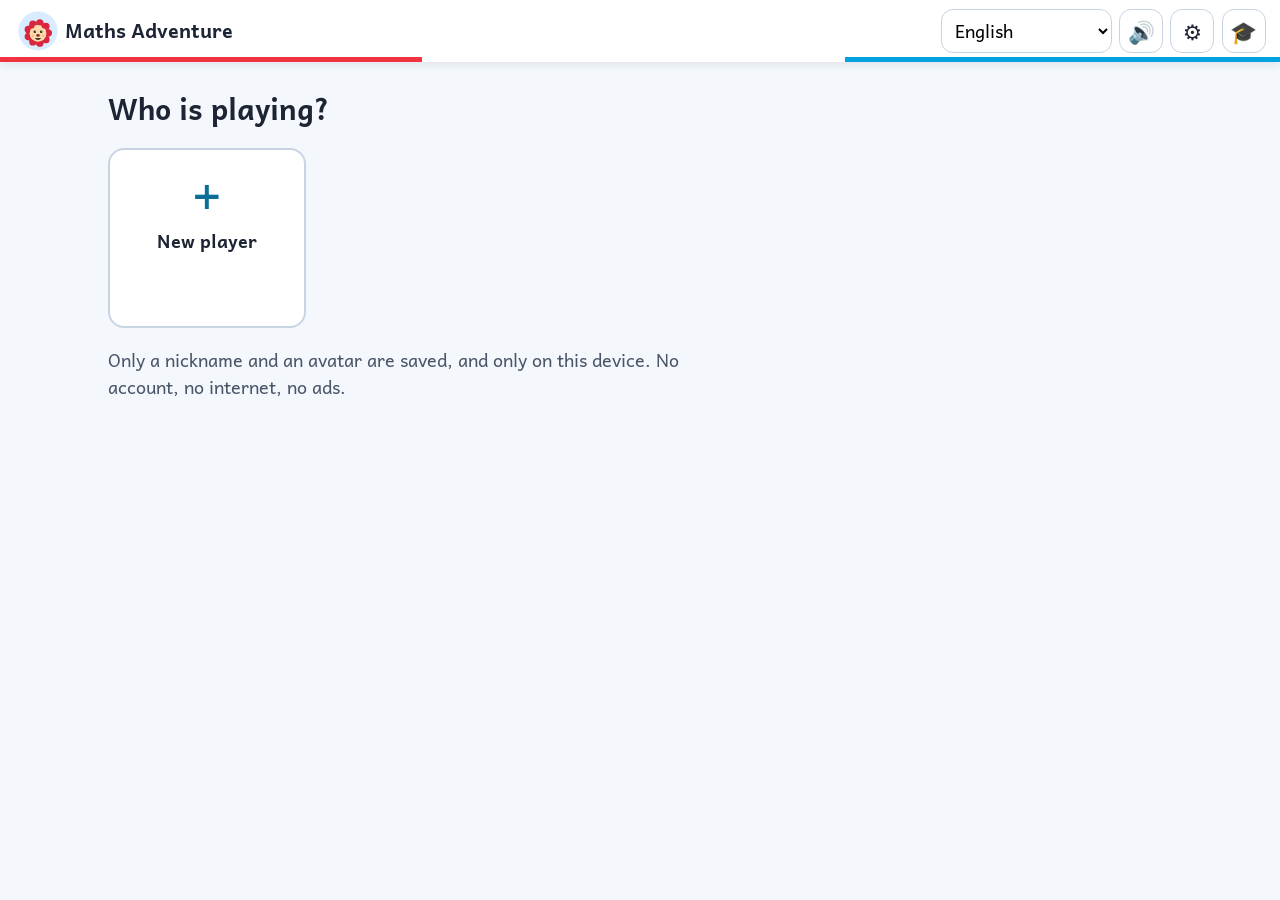
==== index.html @ ed3867d1 "Math Adventure Lëtzebuerg: offline maths practice app for cycle 4.1 96 exercise templates, 4 levels " ====
<!DOCTYPE html>
<html lang="fr">
<head>
<meta charset="utf-8">
<meta name="viewport" content="width=device-width, initial-scale=1, viewport-fit=cover">
<title>Math Adventure Lëtzebuerg · Cycle 4.1</title>
<meta name="description" content="Offline maths practice for Cycle 4.1 (5e année) in Luxembourg — FR, DE, LB, EN, RO.">
<link rel="stylesheet" href="css/app.css">
</head>
<body>
<a class="skip" href="#main">Skip to content</a>
<header id="topbar" role="banner"></header>
<main id="main" tabindex="-1"></main>
<noscript><p style="padding:2rem">This app needs JavaScript. / Cette application a besoin de JavaScript.</p></noscript>

<!-- Translations: one file per language (JSON inside a small wrapper) -->
<script src="lang/fr.js"></script>
<script src="lang/de.js"></script>
<script src="lang/lb.js"></script>
<script src="lang/en.js"></script>
<script src="lang/ro.js"></script>
<!-- Core (no DOM) -->
<script src="js/core/core.js"></script>
<script src="js/core/i18n.js"></script>
<script src="js/core/numwords.js"></script>
<script src="js/core/expr.js"></script>
<script src="js/core/check.js"></script>
<script src="js/figures/figures.js"></script>
<!-- Curriculum, map and exercise templates -->
<script src="js/data/curriculum.js"></script>
<script src="js/data/map.js"></script>
<script src="js/templates/registry.js"></script>
<script src="js/templates/no_numbers.js"></script>
<script src="js/templates/no_operations.js"></script>
<script src="js/templates/ef_geometry.js"></script>
<script src="js/templates/gm_measures.js"></script>
<script src="js/templates/rp_problems.js"></script>
<!-- Game logic and UI -->
<script src="js/game/game.js"></script>
<script src="js/ui/media.js"></script>
<script src="js/ui/widgets.js"></script>
<script src="js/ui/dashboard.js"></script>
<script src="js/app.js"></script>
</body>
</html>
---- css/app.css ----
/* =====================================================================
 * Math Adventure Lëtzebuerg — styles. Tablet first, large touch targets,
 * WCAG AA contrast, optional dyslexia-friendly font and high contrast.
 * ===================================================================== */
@font-face { font-family: 'Andika'; src: url('../fonts/andika-latin-400-normal.woff2') format('woff2'); font-weight: 400; unicode-range: U+0000-00FF, U+0131, U+0152-0153, U+02BB-02BC, U+02C6, U+02DA, U+02DC, U+2000-206F, U+20AC, U+2122, U+2191-2193, U+2212, U+2215; }
@font-face { font-family: 'Andika'; src: url('../fonts/andika-latin-700-normal.woff2') format('woff2'); font-weight: 700; unicode-range: U+0000-00FF, U+0131, U+0152-0153, U+02BB-02BC, U+02C6, U+02DA, U+02DC, U+2000-206F, U+20AC, U+2122, U+2191-2193, U+2212, U+2215; }
@font-face { font-family: 'Andika'; src: url('../fonts/andika-latin-ext-400-normal.woff2') format('woff2'); font-weight: 400; unicode-range: U+0100-02AF, U+0304, U+0308, U+0329, U+1E00-1E9F, U+1EF2-1EFF, U+2020, U+20A0-20AB, U+20AD-20C0, U+2113, U+2C60-2C7F, U+A720-A7FF; }
@font-face { font-family: 'Andika'; src: url('../fonts/andika-latin-ext-700-normal.woff2') format('woff2'); font-weight: 700; unicode-range: U+0100-02AF, U+0304, U+0308, U+0329, U+1E00-1E9F, U+1EF2-1EFF, U+2020, U+20A0-20AB, U+20AD-20C0, U+2113, U+2C60-2C7F, U+A720-A7FF; }
@font-face { font-family: 'OpenDyslexic'; src: url('../fonts/opendyslexic-latin-400-normal.woff2') format('woff2'); font-weight: 400; }
@font-face { font-family: 'OpenDyslexic'; src: url('../fonts/opendyslexic-latin-700-normal.woff2') format('woff2'); font-weight: 700; }

:root {
  --scale: 1;
  --ink: #1d2433; --muted: #4a5568; --bg: #f4f8fc; --card: #ffffff; --line: #c9d4e3;
  --red: #c8102e; --blue: #0b6e99; --blue-l: #00a3e0; --sky: #e6f4fb; --gold: #b7791f;
  --ok: #1b7a3a; --ok-bg: #e5f6ea; --warn: #9a5b00; --warn-bg: #fff4dc; --bad: #b42318;
  --shade: #f59e0b; --shade2: #0b6e99;
  --radius: 16px; --shadow: 0 2px 10px rgba(16, 37, 66, .10);
  font-size: calc(18px * var(--scale));
}
* { box-sizing: border-box; }
html, body { margin: 0; }
body { font-family: 'Andika', 'Atkinson Hyperlegible', 'Segoe UI', system-ui, sans-serif; color: var(--ink); background: var(--bg); line-height: 1.5; -webkit-text-size-adjust: 100%; }
body.dyslexia { font-family: 'OpenDyslexic', 'Andika', sans-serif; letter-spacing: .03em; word-spacing: .12em; line-height: 1.75; }
body.contrast { --ink: #000; --muted: #222; --bg: #fff; --line: #000; --blue: #003e66; --shade: #c2410c; }
.skip { position: absolute; left: -999px; } .skip:focus { left: 8px; top: 8px; background: #fff; padding: 8px; z-index: 99; }
:focus-visible { outline: 3px solid #ff8c00; outline-offset: 2px; border-radius: 6px; }
h1 { font-size: 1.6rem; margin: .4rem 0 .6rem; } h2 { font-size: 1.25rem; margin: .3rem 0; } h3 { margin: .2rem 0 .4rem; font-size: 1.1rem; }
small, .small { font-size: .85rem; color: var(--muted); }
button { font: inherit; color: inherit; cursor: pointer; }
input, select { font: inherit; }

/* ---------- header ---------- */
#topbar { position: sticky; top: 0; z-index: 20; display: flex; align-items: center; justify-content: space-between; gap: .5rem; padding: .4rem .8rem; background: linear-gradient(90deg, #ef3340 0 33%, #ffffff 33% 66%, #00a3e0 66%); background-size: 100% 5px; background-repeat: no-repeat; background-position: bottom; background-color: #fff; box-shadow: var(--shadow); flex-wrap: wrap; }
.brand { display: flex; align-items: center; gap: .4rem; border: 0; background: none; font-weight: 700; font-size: 1.1rem; padding: .2rem; }
.tools { display: flex; align-items: center; gap: .4rem; flex-wrap: wrap; }
.icon { border: 1px solid var(--line); background: #fff; border-radius: 12px; min-width: 44px; min-height: 44px; font-size: 1.2rem; }
.langsel { min-height: 44px; border-radius: 12px; border: 1px solid var(--line); padding: 0 .5rem; background: #fff; }
.pchip { display: flex; align-items: center; gap: .45rem; border: 1px solid var(--line); background: #fff; border-radius: 22px; padding: .25rem .7rem; min-height: 44px; }
.pchip .lv { font-size: .85rem; color: var(--blue); font-weight: 700; }
.xpbar { width: 70px; height: 8px; background: #e2e8f0; border-radius: 8px; overflow: hidden; display: inline-block; } .xpbar i { display: block; height: 100%; background: var(--gold); }
.pchip .xp { font-size: .8rem; color: var(--muted); } .streak { font-weight: 700; }
main { max-width: 1100px; margin: 0 auto; padding: 1rem; outline: none; }

/* ---------- generic ---------- */
.card { background: var(--card); border-radius: var(--radius); box-shadow: var(--shadow); padding: 1rem; border: 1px solid #e3e9f2; }
.btn { border: 2px solid var(--blue); background: #fff; color: var(--blue); border-radius: 14px; padding: .55rem 1rem; min-height: 48px; font-weight: 700; }
.btn:hover { background: var(--sky); } .btn:disabled { opacity: .5; cursor: default; }
.btn.primary { background: var(--blue); color: #fff; } .btn.primary:hover { background: #095a7d; }
.btn.big { font-size: 1.1rem; padding: .65rem 1.4rem; } .btn.danger { border-color: var(--bad); color: var(--bad); }
.btn.back { margin-bottom: .5rem; }
.brow { display: flex; gap: .6rem; flex-wrap: wrap; align-items: center; margin-top: .6rem; }
.form { display: flex; flex-direction: column; gap: .7rem; max-width: 560px; }
.form label { display: flex; flex-direction: column; gap: .3rem; font-weight: 700; }
.form label.row { flex-direction: row; align-items: center; gap: .6rem; font-weight: 400; }
.form input[type=text], .form input:not([type]), .form input[type=password] { padding: .6rem; border: 2px solid var(--line); border-radius: 12px; min-height: 48px; }
.narrow { max-width: 380px; } .hint { color: var(--muted); margin: 0; } .privacy { color: var(--muted); max-width: 640px; }
.stars { color: #e0a100; font-size: 1.3rem; letter-spacing: 2px; } .stars .off { color: #cbd5e1; }

/* ---------- profiles ---------- */
.profgrid { display: grid; grid-template-columns: repeat(auto-fill, minmax(170px, 1fr)); gap: 1rem; margin: 1rem 0; }
.prof { display: flex; flex-direction: column; align-items: center; gap: .3rem; background: #fff; border: 2px solid var(--line); border-radius: var(--radius); padding: 1rem; min-height: 180px; }
.prof:hover { border-color: var(--blue); } .prof.add .plus { font-size: 3rem; line-height: 1; color: var(--blue); }

/* ---------- map ---------- */
.maptop { display: flex; justify-content: space-between; align-items: center; gap: 1rem; flex-wrap: wrap; }
.hello { display: flex; gap: .8rem; align-items: center; } .hello h1 { margin: 0; } .hello p { margin: .2rem 0; color: var(--muted); }
.quest { border: 2px solid var(--gold); background: #fffaf0; border-radius: var(--radius); padding: .6rem 1rem; display: flex; flex-direction: column; text-align: left; min-height: 48px; }
.quest.done { border-color: var(--ok); background: var(--ok-bg); }
.mapwrap { position: relative; width: 100%; max-width: 760px; margin: 1rem auto; aspect-ratio: 1 / 1.05; }
.lux { position: absolute; inset: 0; width: 100%; height: 100%; }
.lux .land { fill: #dcefd6; stroke: #7fae7a; stroke-width: .6; } .lux .river { fill: none; stroke: #6cb6e6; stroke-width: 1.4; } .lux .road { fill: none; stroke: #e7d7b7; stroke-width: .8; stroke-dasharray: 2 1.5; }
.region { position: absolute; transform: translate(-50%, -50%); width: min(40%, 230px); background: #fff; border: 3px solid var(--line); border-radius: 18px; padding: .5rem .6rem; display: flex; flex-direction: column; align-items: center; text-align: center; box-shadow: var(--shadow); gap: .1rem; }
.region:hover, .region:focus-visible { transform: translate(-50%, -50%) scale(1.04); }
.region .ricon { font-size: 2rem; line-height: 1.1; } .region b { font-size: 1rem; } .region .flag { position: absolute; top: -10px; right: -6px; font-size: 1.3rem; }
.region.r-city { border-color: #ef3340; } .region.r-castle { border-color: #7b3fa0; } .region.r-forest { border-color: #2e8b57; } .region.r-fair { border-color: #d97706; }
.rprog { width: 90%; height: 8px; background: #e2e8f0; border-radius: 8px; overflow: hidden; } .rprog i { display: block; height: 100%; background: #e0a100; }
.navrow { display: flex; gap: .8rem; justify-content: center; flex-wrap: wrap; }
.qlist { list-style: none; padding: 0; } .qlist li { display: flex; justify-content: space-between; gap: 1rem; padding: .5rem; border-bottom: 1px solid var(--line); } .qlist li.ok { color: var(--ok); font-weight: 700; }

/* ---------- region ---------- */
.rtitle small { font-size: .9rem; color: var(--muted); font-weight: 400; display: block; }
.rintro { color: var(--muted); max-width: 760px; }
.stagegrid { display: grid; grid-template-columns: repeat(auto-fill, minmax(250px, 1fr)); gap: 1rem; }
.stage h3 { margin-top: 0; } .stage .sdesc { margin: .2rem 0; min-height: 3em; } .stage.assigned { border: 3px solid #ef3340; } .stage.boss { background: linear-gradient(135deg, #fff 60%, #fff3d6); border: 2px solid var(--gold); }

/* ---------- player ---------- */
.playbar { display: flex; flex-wrap: wrap; gap: .6rem; align-items: center; justify-content: space-between; }
.playbar h2 small { color: var(--muted); font-weight: 400; font-size: .85rem; }
.levels { display: flex; gap: .3rem; flex-wrap: wrap; align-items: center; }
.lvlb { border: 2px solid var(--line); background: #fff; border-radius: 12px; padding: .3rem .6rem; min-height: 44px; font-size: .9rem; }
.lvlb.sel { border-color: var(--blue); background: var(--blue); color: #fff; font-weight: 700; }
.auto { font-size: .85rem; display: flex; align-items: center; gap: .3rem; }
.timer, .score { font-weight: 700; font-size: 1.15rem; background: #fff; border-radius: 12px; padding: .3rem .8rem; border: 2px solid var(--line); }
.excard { background: #fff; border-radius: 20px; box-shadow: var(--shadow); padding: 1.2rem; margin-top: .6rem; }
.prompt { display: flex; gap: .6rem; align-items: flex-start; font-size: 1.15rem; }
.prompt .qtext { flex: 1; }
.say { flex: none; }
.figure { margin: .8rem 0; overflow-x: auto; display: flex; flex-wrap: wrap; gap: 1rem; justify-content: center; align-items: center; }
.widget { margin: .8rem 0; }
.hints .hint { background: var(--warn-bg); border-left: 5px solid var(--gold); padding: .5rem .8rem; border-radius: 10px; margin: .4rem 0; }
.feedback { border-radius: 14px; }
.feedback:empty { display: none; }
.feedback.ok, .feedback.retry, .feedback.solution, .feedback.formal { display: flex; gap: .8rem; align-items: flex-start; padding: .8rem 1rem; margin-top: .6rem; }
.feedback.ok { background: var(--ok-bg); border: 2px solid #9fd3ae; } .feedback.retry, .feedback.formal { background: var(--warn-bg); border: 2px solid #f3cf86; } .feedback.solution { background: #eef4fb; border: 2px solid #b8cde6; }
.feedback p { margin: .2rem 0; } .xpgain { color: var(--gold); font-weight: 700; }
.explain { background: rgba(255,255,255,.7); border-radius: 10px; padding: .4rem .6rem; }
.actions { justify-content: flex-end; }
.result { text-align: center; } .result .brow { justify-content: center; }

/* fractions */
.frac { display: inline-flex; flex-direction: column; align-items: center; vertical-align: middle; font-size: .95em; line-height: 1.1; margin: 0 .12em; }
.frac .fn { border-bottom: 2px solid currentColor; padding: 0 .15em; } .frac .fd { padding: 0 .15em; }
.box { display: inline-block; min-width: 1.6em; border: 2px solid var(--blue); border-radius: 6px; text-align: center; padding: 0 .2em; font-weight: 700; color: var(--blue); }
.arrow { color: var(--muted); margin: 0 .2rem; } .opbox { display: inline-block; border: 2px solid var(--line); border-radius: 20px; padding: .1rem .6rem; background: #f8fafc; font-weight: 700; }

/* ---------- widgets ---------- */
.w-input { display: flex; flex-wrap: wrap; gap: .8rem 1.2rem; align-items: flex-end; }
.w-input .field { display: flex; flex-direction: column; gap: .2rem; }
.w-input .field input { font-size: 1.3rem; padding: .45rem .6rem; width: 10em; max-width: 70vw; border: 3px solid var(--line); border-radius: 12px; min-height: 52px; }
.w-input .field input:focus { border-color: var(--blue); } .w-input .field input.bad { border-color: #e57373; }
.w-input .field { position: relative; } .w-input .unit { font-weight: 700; margin-left: .3rem; align-self: flex-start; }
.w-input .field { flex-direction: row; flex-wrap: wrap; align-items: center; } .w-input .flabel { width: 100%; font-size: .9rem; color: var(--muted); }
.w-input .tip { width: 100%; margin: 0; font-size: .8rem; color: var(--muted); }
.w-mc { display: grid; gap: .6rem; } .w-mc.list { grid-template-columns: 1fr; } .w-mc.row { grid-template-columns: repeat(auto-fit, minmax(90px, 1fr)); } .w-mc.grid { grid-template-columns: repeat(auto-fit, minmax(160px, 1fr)); }
.opt { border: 3px solid var(--line); background: #fff; border-radius: 14px; padding: .6rem .8rem; min-height: 56px; text-align: left; display: flex; flex-direction: column; align-items: center; gap: .3rem; font-size: 1.05rem; }
.w-mc.list .opt { align-items: flex-start; } .w-mc.row .opt { align-items: center; font-size: 1.4rem; font-weight: 700; }
.opt:hover { border-color: var(--blue-l); } .opt.sel { border-color: var(--blue); background: var(--sky); box-shadow: inset 0 0 0 2px var(--blue); }
.opt.right { border-color: var(--ok); background: var(--ok-bg); }
.ofig svg { max-height: 160px; }
.w-order { list-style: none; padding: 0; margin: 0; display: flex; flex-direction: column; gap: .5rem; counter-reset: o; }
.oitem { display: flex; align-items: center; gap: .6rem; background: #fff; border: 3px solid var(--line); border-radius: 14px; padding: .4rem .6rem; min-height: 56px; font-size: 1.15rem; touch-action: none; }
.oitem::before { counter-increment: o; content: counter(o) '.'; font-weight: 700; color: var(--muted); }
.oitem .olabel { flex: 1; } .grip { cursor: grab; font-size: 1.3rem; color: var(--muted); padding: .3rem; touch-action: none; } .oitem.dragging { z-index: 5; box-shadow: 0 8px 20px rgba(0,0,0,.2); border-color: var(--blue); }
.mv { border: 2px solid var(--line); background: #f8fafc; border-radius: 10px; min-width: 44px; min-height: 44px; }
.w-bins .pool { display: flex; flex-wrap: wrap; gap: .5rem; min-height: 60px; padding: .5rem; border: 2px dashed var(--line); border-radius: 14px; margin-bottom: .6rem; }
.binrow { display: grid; grid-template-columns: repeat(auto-fit, minmax(180px, 1fr)); gap: .6rem; }
.bin { border: 3px solid var(--blue-l); border-radius: 14px; background: #f7fbfe; min-height: 120px; padding: .5rem; }
.bintitle { font-weight: 700; margin-bottom: .4rem; } .bincards { display: flex; flex-wrap: wrap; gap: .4rem; }
.card { } .w-bins .card { padding: .4rem .7rem; border: 3px solid var(--line); border-radius: 12px; background: #fff; min-height: 48px; min-width: 56px; font-size: 1.05rem; touch-action: none; box-shadow: none; }
.w-bins .card.picked { border-color: #ff8c00; background: #fff4e5; } .w-bins .card.dragging { z-index: 5; box-shadow: 0 8px 20px rgba(0,0,0,.2); }
.w-bins .card svg { max-height: 80px; }
.w-match { display: grid; grid-template-columns: 1fr 1fr; gap: 1rem; } .mcol { display: flex; flex-direction: column; gap: .5rem; }
.mitem { border: 3px solid var(--line); background: #fff; border-radius: 14px; padding: .5rem .7rem; min-height: 56px; text-align: left; font-size: 1.1rem; display: flex; align-items: center; gap: .5rem; }
.mitem.picked { border-color: #ff8c00; background: #fff4e5; }
.mitem svg { max-height: 110px; }
.badge.c0, .mitem.c0 { --pc: #0b6e99; } .badge.c1, .mitem.c1 { --pc: #c8102e; } .badge.c2, .mitem.c2 { --pc: #1b7a3a; } .badge.c3, .mitem.c3 { --pc: #7b3fa0; } .badge.c4, .mitem.c4 { --pc: #b7791f; } .badge.c5, .mitem.c5 { --pc: #334155; }
.mitem[class*=" c"] { border-color: var(--pc); } .w-match .badge { background: var(--pc); color: #fff; border-radius: 50%; width: 1.6em; height: 1.6em; display: inline-flex; align-items: center; justify-content: center; font-weight: 700; flex: none; }
.count { text-align: center; color: var(--muted); margin: .3rem 0; }
.w-tf .tfrow { display: grid; grid-template-columns: 1fr 1fr; gap: .6rem; } .w-tf .tfb { align-items: center; font-weight: 700; font-size: 1.2rem; } .w-tf .sub { font-weight: 700; margin: .8rem 0 .3rem; }
.w-mistake .steps { padding-left: 1.6rem; } .w-mistake .step { border: 3px solid var(--line); border-radius: 12px; padding: .5rem .8rem; margin: .4rem 0; background: #fff; cursor: pointer; font-size: 1.15rem; }
.w-mistake .step.sel { border-color: var(--bad); background: #fdecea; }
.locked { pointer-events: none; opacity: .9; }

/* ---------- SVG figures ---------- */
svg.fig { font-family: inherit; touch-action: manipulation; }
.fig .cell { fill: #fff; stroke: #334155; stroke-width: 2; } .fig .cell.on { fill: var(--shade); } .fig .cell.dot { stroke-width: 2.5; }
.fig .cell.hit { cursor: pointer; } .fig .cell.hit:hover { fill: #fde7b0; } .fig .cell.on.hit:hover { fill: #d97706; }
.fig .cell.sq { stroke: #94a3b8; stroke-width: 1; } .fig .cell.sq.on { fill: var(--shade2); } .fig .cell.sq.fixed { fill: #0b6e99; } .fig .cell.sq.fixed.on { fill: #0b6e99; }
.cells .cell.sq.on:not(.fixed) { fill: var(--shade); }
.fig .cell.cursor, .fig .lattice.cursor { stroke: #ff8c00; stroke-width: 4; }
.fig .axis { stroke: #c8102e; stroke-width: 3; } .fig .centre { fill: #c8102e; }
.fig .ln { stroke: #1e293b; stroke-width: 2; fill: none; } .fig .ln.thick { stroke-width: 3; } .fig .ln.thin { stroke-width: 1.2; } .fig .ln.hair { stroke-width: .9; }
.fig .ln.dash { stroke-dasharray: 6 4; stroke-width: 1.6; } .fig .ln.seg { stroke: #c8102e; stroke-width: 4; } .fig .ln.arc { stroke: #c8102e; stroke-width: 2.5; }
.fig .ln.vec { stroke: #7b3fa0; stroke-width: 4; marker-end: none; } .fig .ln.user { stroke: #d97706; stroke-dasharray: 5 3; } .fig .ln.a { stroke: #c8102e; }
.fig .grid { stroke: #cbd5e1; stroke-width: 1; }
.fig .tx { font-size: 15px; fill: #1e293b; } .fig .tx.sm { font-size: 13px; } .fig .tx.xs { font-size: 11px; } .fig .tx.b { font-weight: 700; } .fig .tx.lbl { font-size: 15px; font-weight: 700; fill: #0b4a6e; }
.fig .tx.onslice { fill: #fff; font-size: 18px; }
.fig .shape { fill: #cfe8f7; stroke: #0b4a6e; stroke-width: 2.5; }
.fig .pt { fill: #1e293b; } .fig .pt.user { fill: #d97706; } .fig .pt.mid { fill: none; } .fig .pt.centre { fill: #c8102e; }
.fig .marker polygon { fill: #c8102e; } .fig .marker.user polygon { fill: #d97706; }
.fig .arrow { fill: #1e293b; } .fig .tick:hover { fill: rgba(11,110,153,.12); cursor: pointer; } .fig .lattice { cursor: pointer; } .fig .lattice:hover { fill: rgba(217,119,6,.25); }
.fig .prot { fill: rgba(0,163,224,.12); stroke: #0b6e99; stroke-width: 1.5; }
.fig .ruler { fill: #fef3c7; stroke: #b7791f; stroke-width: 1.5; }
.fig .face1 { fill: #cfe8f7; stroke: #0b4a6e; stroke-width: 2; } .fig .face2 { fill: #e8f4fb; stroke: #0b4a6e; stroke-width: 2; } .fig .face3 { fill: #9cc9e4; stroke: #0b4a6e; stroke-width: 2; }
.fig .cube { stroke-width: 1.5; } .fig .netface { fill: #fde7b0; stroke: #7c4a03; stroke-width: 2; }
.fig .dial { fill: #fff; stroke: #1e293b; stroke-width: 3; } .fig .hand { stroke: #1e293b; stroke-linecap: round; } .fig .hand.hh { stroke-width: 6; } .fig .hand.mh { stroke-width: 3.5; stroke: #c8102e; }
.fig .water { fill: #8fd0f5; } .fig .glass { fill: none; stroke: #1e293b; stroke-width: 3; }
.fig .barv { fill: #0b6e99; } .fig .barhit { cursor: pointer; } .fig .barhit:hover { fill: rgba(217,119,6,.35); } .fig .series { stroke: #0b6e99; }
.fig .slice { stroke: #fff; stroke-width: 2; } .fig .s0 { fill: #0b6e99; } .fig .s1 { fill: #c8102e; } .fig .s2 { fill: #1b7a3a; } .fig .s3 { fill: #7b3fa0; }
.fig .tile { fill: #f8fafc; stroke: #94a3b8; } .fig .motif { fill: #c8102e; stroke: #7f1d1d; stroke-width: 1.5; }
.fig .tan { fill: #e2e8f0; stroke: #1e293b; stroke-width: 2; } .fig .tan.on { fill: var(--shade); }
.fig .bm { stroke: #1e293b; stroke-width: 2; } .fig .bm.b0 { fill: #cfe8f7; } .fig .bm.b1 { fill: #fde7b0; } .fig .bm.b2 { fill: #e5e7eb; }
.fig .note { fill: #d1fae5; stroke: #065f46; stroke-width: 2; } .fig .note.n2000 { fill: #bfdbfe; } .fig .note.n1000 { fill: #fecaca; } .fig .coin { fill: #fde68a; stroke: #92400e; stroke-width: 2; } .fig .coin.c5, .fig .coin.c2, .fig .coin.c10, .fig .coin.c20 { fill: #fbbf24; } .fig .coin.c1, .fig .coin.c2 { fill: #f59e0b; }
.fig .gear { fill: #e2e8f0; stroke: #334155; stroke-width: 2; } .fig .tooth { fill: #334155; }
.fig .ic1 { fill: #fca5a5; stroke: #7f1d1d; } .fig .ic2 { fill: #7f1d1d; } .fig .ic3 { fill: #f5d0a9; stroke: #7c4a03; } .fig .ic4 { fill: #fde047; stroke: #713f12; } .fig .ic5 { fill: #1e293b; } .fig .ic6 { fill: #86efac; stroke: #14532d; } .fig .ic7 { fill: #7dd3fc; stroke: #0c4a6e; } .fig .ic8 { fill: #fff; stroke: #14532d; }
.legend { display: flex; flex-wrap: wrap; gap: .4rem 1rem; justify-content: center; margin: .3rem 0; } .legend span { display: inline-flex; align-items: center; gap: .3rem; }
.figrow { display: flex; flex-wrap: wrap; gap: 1.2rem; align-items: center; justify-content: center; } .plan { text-align: center; } .frontlbl { font-weight: 700; }
.frieze { display: flex; gap: .3rem; align-items: center; flex-wrap: wrap; justify-content: center; } .motif-q { width: 56px; height: 56px; border: 3px dashed var(--blue); border-radius: 8px; display: flex; align-items: center; justify-content: center; font-size: 1.6rem; font-weight: 700; color: var(--blue); }
figure.stage { margin: 0 .6rem; text-align: center; } figure.stage figcaption { font-size: .9rem; color: var(--muted); }
.bmrow { display: flex; align-items: center; gap: .5rem; } .bmname { min-width: 4em; font-weight: 700; }
.pvchart, .ptable, .timetable, .columns { border-collapse: collapse; margin: .4rem auto; font-size: 1.1rem; }
.pvchart th, .pvchart td { border: 2px solid #334155; padding: .3rem .6rem; text-align: center; min-width: 2.6em; } .pvchart th { background: #e6f4fb; }
.ptable th, .ptable td, .timetable th, .timetable td { border: 2px solid #94a3b8; padding: .35rem .7rem; text-align: center; } .ptable th, .timetable th { background: #f1f5f9; }
.ptable caption, .timetable caption { font-weight: 700; margin-bottom: .3rem; } .pricelist td { text-align: right; } .pricelist th { text-align: left; }
.columns td { width: 1.7em; height: 1.7em; text-align: center; border: 1px solid #cbd5e1; font-family: 'Andika', monospace; font-size: 1.25rem; } .columns tr.last td { border-bottom: 3px solid #1e293b; } .columns .op { font-weight: 700; color: var(--red); }
.tally { font-family: monospace; letter-spacing: 1px; } .rawdata { max-width: 640px; background: #f8fafc; padding: .6rem; border-radius: 10px; }

/* ---------- avatar & badges ---------- */
.avprev { text-align: center; } .avsec { margin: .8rem 0; } .avrow { display: flex; flex-wrap: wrap; gap: .5rem; }
.avopt { border: 3px solid var(--line); border-radius: 14px; background: #fff; padding: .3rem; display: flex; flex-direction: column; align-items: center; min-width: 80px; }
.avopt.sel { border-color: var(--blue); } .avopt.locked { opacity: .55; }
.badgegrid { display: grid; grid-template-columns: repeat(auto-fill, minmax(180px, 1fr)); gap: .8rem; margin-bottom: 1rem; }
.badge.card { text-align: center; display: flex; flex-direction: column; align-items: center; gap: .2rem; } .badge.card.off { opacity: .6; filter: grayscale(.8); } .bicon { font-size: 2.4rem; }

/* ---------- dashboard ---------- */
.dashhead { display: flex; justify-content: space-between; align-items: center; } .pupilsel, .tabs { display: flex; flex-wrap: wrap; gap: .4rem; margin: .5rem 0; }
.tab { border: 0; border-bottom: 4px solid transparent; background: none; padding: .5rem .8rem; font-weight: 700; min-height: 44px; } .tab.sel { border-color: var(--blue); color: var(--blue); }
.kpis { display: grid; grid-template-columns: repeat(auto-fill, minmax(140px, 1fr)); gap: .6rem; margin: .6rem 0; } .kpi { background: #fff; border-radius: 14px; padding: .7rem; text-align: center; box-shadow: var(--shadow); } .kpi b { display: block; font-size: 1.5rem; color: var(--blue); }
.dtable { width: 100%; border-collapse: collapse; background: #fff; margin: .6rem 0; font-size: .92rem; } .dtable th, .dtable td { border: 1px solid #e2e8f0; padding: .35rem .5rem; text-align: left; vertical-align: top; }
.dtable caption { text-align: left; font-weight: 700; padding: .3rem 0; } .dtable tr.sec td { background: #0b6e99; color: #fff; font-weight: 700; } .dtable tr.sub td { background: #e6f4fb; font-weight: 700; }
.dtable tr.low td:first-child { border-left: 5px solid #e57373; } .dtable tr.mid td:first-child { border-left: 5px solid #f3cf86; } .dtable tr.good td:first-child { border-left: 5px solid #4caf50; }
.oid { white-space: nowrap; font-weight: 700; } .mbar { display: inline-block; width: 80px; height: 9px; background: #e2e8f0; border-radius: 6px; overflow: hidden; vertical-align: middle; } .mbar i { display: block; height: 100%; background: var(--ok); }
fieldset.card { margin: .6rem 0; } fieldset label.row { display: flex; gap: .5rem; align-items: center; padding: .2rem 0; min-height: 40px; }

/* ---------- overlays ---------- */
.overlay { position: fixed; inset: 0; background: rgba(15, 23, 42, .45); display: flex; align-items: center; justify-content: center; z-index: 50; padding: 1rem; }
.modal { background: #fff; border-radius: 20px; max-width: 520px; width: 100%; padding: 1.2rem; text-align: center; max-height: 90vh; overflow: auto; } .modal.wide { max-width: 760px; text-align: left; }
.mbtns { display: flex; gap: .6rem; justify-content: center; margin-top: 1rem; flex-wrap: wrap; }
.mbtns .btn.primary { order: -1; }
.worked { background: #f8fafc; border-radius: 12px; padding: .8rem; }
.toast { position: fixed; left: 50%; bottom: 20px; transform: translate(-50%, 120%); background: #1e293b; color: #fff; padding: .7rem 1.2rem; border-radius: 14px; z-index: 60; transition: transform .3s; font-weight: 700; max-width: 90vw; }
.toast.show { transform: translate(-50%, 0); }
.confetti { position: fixed; inset: 0; pointer-events: none; z-index: 40; overflow: hidden; } .confetti i { position: absolute; top: -10px; width: 10px; height: 16px; border-radius: 3px; animation: fall 1.4s ease-in forwards; }
@keyframes fall { to { transform: translateY(105vh) rotate(540deg); opacity: .7; } }
@media (prefers-reduced-motion: reduce) { .confetti { display: none; } .region:hover { transform: translate(-50%, -50%); } * { transition: none !important; animation: none !important; } }

/* ---------- responsive ---------- */
@media (max-width: 640px) {
  :root { font-size: calc(16px * var(--scale)); }
  .brand span { display: none; } .pchip .xpbar, .pchip .xp { display: none; }
  .mapwrap { aspect-ratio: auto; display: grid; grid-template-columns: 1fr 1fr; gap: .7rem; padding: .7rem; background: #dcefd6; border-radius: 18px; }
  .mapwrap .lux { display: none; }
  .region, .region:hover, .region:focus-visible { position: static; transform: none; width: auto; padding: .45rem; }
  .w-match { grid-template-columns: 1fr 1fr; gap: .5rem; } .mitem { font-size: .95rem; }
  .excard { padding: .8rem; } .actions { justify-content: stretch; } .actions .btn { flex: 1; }
}
/* ---------- print (PDF report) ---------- */
#printarea { display: none; }
@media print {
  body.printing > *:not(#printarea) { display: none !important; }
  body.printing #printarea { display: block; } #printarea .dtable { font-size: 10pt; }
  .dtable tr.sec td { background: #ddd !important; color: #000; -webkit-print-color-adjust: exact; print-color-adjust: exact; }
}
main:focus{outline:none}
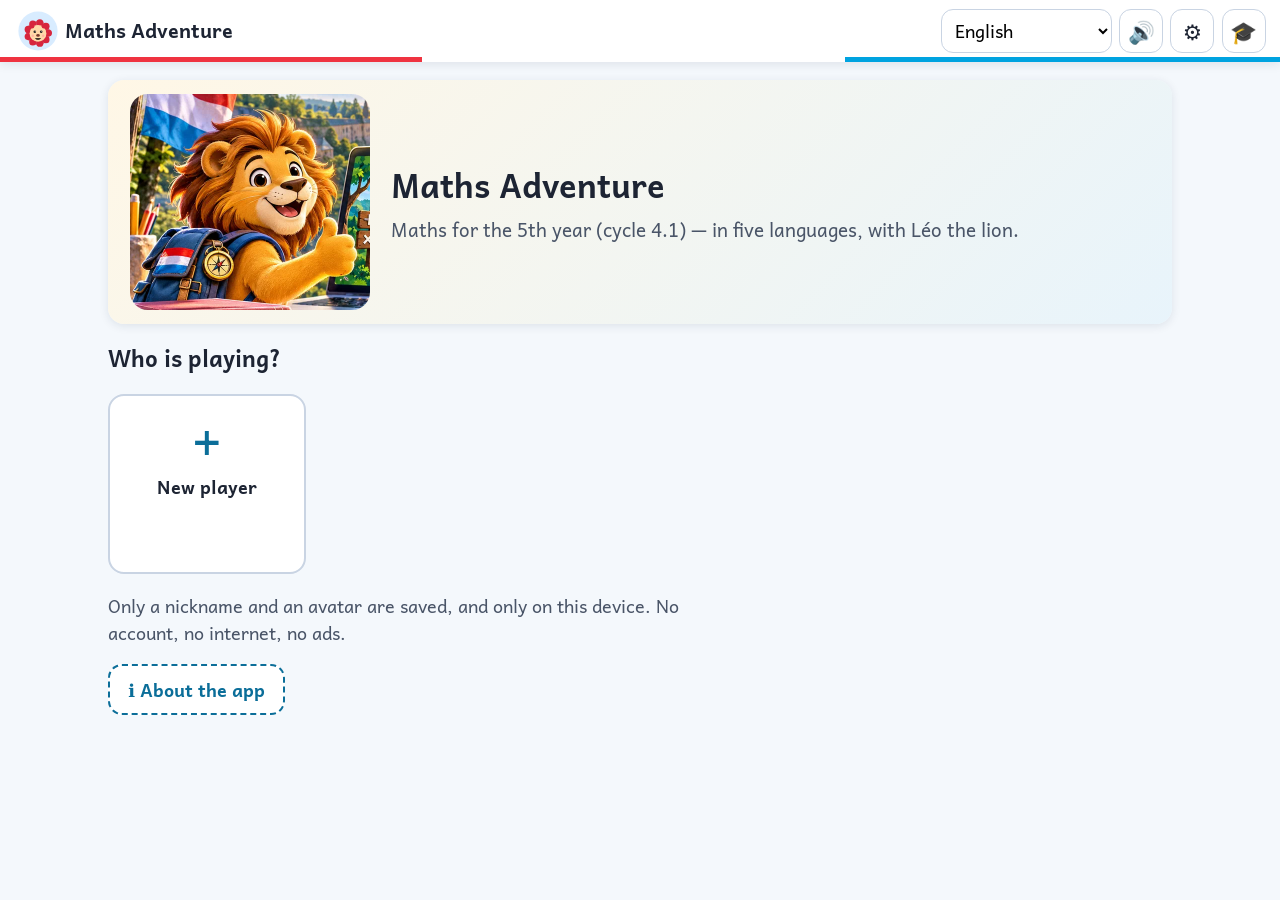
==== commit 826a65da: "Tiered badges, 2-minute challenge once a day, no XP for wrong answers - Badges: 24 families x 5 tier" ====
--- a/index.html
+++ b/index.html
@@ -29,6 +29,7 @@
 <!-- Curriculum, map and exercise templates -->
 <script src="js/data/curriculum.js"></script>
 <script src="js/data/map.js"></script>
+<script src="js/data/badges.js"></script>
 <script src="js/templates/registry.js"></script>
 <script src="js/templates/no_numbers.js"></script>
 <script src="js/templates/no_operations.js"></script>
@@ -37,6 +38,7 @@
 <script src="js/templates/rp_problems.js"></script>
 <!-- Game logic and UI -->
 <script src="js/game/game.js"></script>
+<script src="js/game/sets.js"></script>
 <script src="js/ui/media.js"></script>
 <script src="js/ui/widgets.js"></script>
 <script src="js/ui/dashboard.js"></script>
--- a/css/app.css
+++ b/css/app.css
@@ -37,7 +37,7 @@
 .icon { border: 1px solid var(--line); background: #fff; border-radius: 12px; min-width: 44px; min-height: 44px; font-size: 1.2rem; }
 .langsel { min-height: 44px; border-radius: 12px; border: 1px solid var(--line); padding: 0 .5rem; background: #fff; }
 .pchip { display: flex; align-items: center; gap: .45rem; border: 1px solid var(--line); background: #fff; border-radius: 22px; padding: .25rem .7rem; min-height: 44px; }
-.pchip .lv { font-size: .85rem; color: var(--blue); font-weight: 700; }
+.pchip .lv { font-size: .85rem; color: var(--blue); font-weight: 700; } .pchip .lvs { display: none; }
 .xpbar { width: 70px; height: 8px; background: #e2e8f0; border-radius: 8px; overflow: hidden; display: inline-block; } .xpbar i { display: block; height: 100%; background: var(--gold); }
 .pchip .xp { font-size: .8rem; color: var(--muted); } .streak { font-weight: 700; }
 main { max-width: 1100px; margin: 0 auto; padding: 1rem; outline: none; }
@@ -156,23 +156,23 @@
 svg.fig { font-family: inherit; touch-action: manipulation; }
 .fig .cell { fill: #fff; stroke: #334155; stroke-width: 2; } .fig .cell.on { fill: var(--shade); } .fig .cell.dot { stroke-width: 2.5; }
 .fig .cell.hit { cursor: pointer; } .fig .cell.hit:hover { fill: #fde7b0; } .fig .cell.on.hit:hover { fill: #d97706; }
-.fig .cell.sq { stroke: #94a3b8; stroke-width: 1; } .fig .cell.sq.on { fill: var(--shade2); } .fig .cell.sq.fixed { fill: #0b6e99; } .fig .cell.sq.fixed.on { fill: #0b6e99; }
+.fig .cell.sq { stroke: #5b8cc8; stroke-width: 1.25; } .fig .cell.sq.on { fill: var(--shade2); } .fig .cell.sq.fixed { fill: #0b6e99; } .fig .cell.sq.fixed.on { fill: #0b6e99; }
 .cells .cell.sq.on:not(.fixed) { fill: var(--shade); }
 .fig .cell.cursor, .fig .lattice.cursor { stroke: #ff8c00; stroke-width: 4; }
 .fig .axis { stroke: #c8102e; stroke-width: 3; } .fig .centre { fill: #c8102e; }
 .fig .ln { stroke: #1e293b; stroke-width: 2; fill: none; } .fig .ln.thick { stroke-width: 3; } .fig .ln.thin { stroke-width: 1.2; } .fig .ln.hair { stroke-width: .9; }
 .fig .ln.dash { stroke-dasharray: 6 4; stroke-width: 1.6; } .fig .ln.seg { stroke: #c8102e; stroke-width: 4; } .fig .ln.arc { stroke: #c8102e; stroke-width: 2.5; }
-.fig .ln.vec { stroke: #7b3fa0; stroke-width: 4; marker-end: none; } .fig .ln.user { stroke: #d97706; stroke-dasharray: 5 3; } .fig .ln.a { stroke: #c8102e; }
-.fig .grid { stroke: #cbd5e1; stroke-width: 1; }
+.fig .ln.vec { stroke: #7b3fa0; stroke-width: 4; marker-end: none; } .fig .ln.user { stroke: #d97706; stroke-dasharray: 5 3; } .fig .ln.a { stroke: #e8590c; stroke-width: 5; }
+.fig .grid { stroke: #6c9bd2; stroke-width: 1.25; }
 .fig .tx { font-size: 15px; fill: #1e293b; } .fig .tx.sm { font-size: 13px; } .fig .tx.xs { font-size: 11px; } .fig .tx.b { font-weight: 700; } .fig .tx.lbl { font-size: 15px; font-weight: 700; fill: #0b4a6e; }
 .fig .tx.onslice { fill: #fff; font-size: 18px; }
-.fig .shape { fill: #cfe8f7; stroke: #0b4a6e; stroke-width: 2.5; }
+.fig .shape { fill: #a9d5f0; stroke: #0b4a6e; stroke-width: 2.5; }
 .fig .pt { fill: #1e293b; } .fig .pt.user { fill: #d97706; } .fig .pt.mid { fill: none; } .fig .pt.centre { fill: #c8102e; }
 .fig .marker polygon { fill: #c8102e; } .fig .marker.user polygon { fill: #d97706; }
 .fig .arrow { fill: #1e293b; } .fig .tick:hover { fill: rgba(11,110,153,.12); cursor: pointer; } .fig .lattice { cursor: pointer; } .fig .lattice:hover { fill: rgba(217,119,6,.25); }
 .fig .prot { fill: rgba(0,163,224,.12); stroke: #0b6e99; stroke-width: 1.5; }
 .fig .ruler { fill: #fef3c7; stroke: #b7791f; stroke-width: 1.5; }
-.fig .face1 { fill: #cfe8f7; stroke: #0b4a6e; stroke-width: 2; } .fig .face2 { fill: #e8f4fb; stroke: #0b4a6e; stroke-width: 2; } .fig .face3 { fill: #9cc9e4; stroke: #0b4a6e; stroke-width: 2; }
+.fig .face1 { fill: #a9d5f0; stroke: #0b4a6e; stroke-width: 2; } .fig .face2 { fill: #d2eaf8; stroke: #0b4a6e; stroke-width: 2; } .fig .face3 { fill: #6db3dc; stroke: #0b4a6e; stroke-width: 2; }
 .fig .cube { stroke-width: 1.5; } .fig .netface { fill: #fde7b0; stroke: #7c4a03; stroke-width: 2; }
 .fig .dial { fill: #fff; stroke: #1e293b; stroke-width: 3; } .fig .hand { stroke: #1e293b; stroke-linecap: round; } .fig .hand.hh { stroke-width: 6; } .fig .hand.mh { stroke-width: 3.5; stroke: #c8102e; }
 .fig .water { fill: #8fd0f5; } .fig .glass { fill: none; stroke: #1e293b; stroke-width: 3; }
@@ -180,7 +180,7 @@
 .fig .slice { stroke: #fff; stroke-width: 2; } .fig .s0 { fill: #0b6e99; } .fig .s1 { fill: #c8102e; } .fig .s2 { fill: #1b7a3a; } .fig .s3 { fill: #7b3fa0; }
 .fig .tile { fill: #f8fafc; stroke: #94a3b8; } .fig .motif { fill: #c8102e; stroke: #7f1d1d; stroke-width: 1.5; }
 .fig .tan { fill: #e2e8f0; stroke: #1e293b; stroke-width: 2; } .fig .tan.on { fill: var(--shade); }
-.fig .bm { stroke: #1e293b; stroke-width: 2; } .fig .bm.b0 { fill: #cfe8f7; } .fig .bm.b1 { fill: #fde7b0; } .fig .bm.b2 { fill: #e5e7eb; }
+.fig .bm { stroke: #1e293b; stroke-width: 2; } .fig .bm.b0 { fill: #a9d5f0; } .fig .bm.b1 { fill: #fde7b0; } .fig .bm.b2 { fill: #e5e7eb; }
 .fig .note { fill: #d1fae5; stroke: #065f46; stroke-width: 2; } .fig .note.n2000 { fill: #bfdbfe; } .fig .note.n1000 { fill: #fecaca; } .fig .coin { fill: #fde68a; stroke: #92400e; stroke-width: 2; } .fig .coin.c5, .fig .coin.c2, .fig .coin.c10, .fig .coin.c20 { fill: #fbbf24; } .fig .coin.c1, .fig .coin.c2 { fill: #f59e0b; }
 .fig .gear { fill: #e2e8f0; stroke: #334155; stroke-width: 2; } .fig .tooth { fill: #334155; }
 .fig .ic1 { fill: #fca5a5; stroke: #7f1d1d; } .fig .ic2 { fill: #7f1d1d; } .fig .ic3 { fill: #f5d0a9; stroke: #7c4a03; } .fig .ic4 { fill: #fde047; stroke: #713f12; } .fig .ic5 { fill: #1e293b; } .fig .ic6 { fill: #86efac; stroke: #14532d; } .fig .ic7 { fill: #7dd3fc; stroke: #0c4a6e; } .fig .ic8 { fill: #fff; stroke: #14532d; }
@@ -229,6 +229,21 @@
 @media (max-width: 640px) {
   :root { font-size: calc(16px * var(--scale)); }
   .brand span { display: none; } .pchip .xpbar, .pchip .xp { display: none; }
+  /* one-row header on phones */
+  #topbar { flex-wrap: nowrap; padding: .3rem .4rem; gap: .3rem; }
+  .brand { padding: 0; flex: none; } .brand svg { width: 34px; height: 34px; }
+  .tools { flex-wrap: nowrap; gap: .25rem; min-width: 0; flex: 1; justify-content: flex-end; }
+  .pchip { min-width: 0; flex: 0 1 auto; padding: .15rem .5rem; gap: .3rem; min-height: 40px; }
+  .pchip b { overflow: hidden; text-overflow: ellipsis; white-space: nowrap; max-width: 6.5em; }
+  .pchip .lv { display: none; } .pchip .lvs { display: inline; font-size: .8rem; color: var(--blue); font-weight: 700; white-space: nowrap; }
+  .pchip .streak { white-space: nowrap; font-size: .85rem; }
+  .langsel { min-height: 40px; padding: 0 .2rem; flex: none; }
+  .icon { min-width: 40px; min-height: 40px; font-size: 1.05rem; padding: 0; flex: none; }
+  /* compact exercise bar */
+  .playbar { gap: .4rem; } .playbar h2 { font-size: 1.05rem; margin: 0; } .playbar h2 small { display: block; } .playbar h2 .sep { display: none; }
+  .lvlb { min-width: 40px; min-height: 40px; padding: .2rem .5rem; } .lvlb .lvname { display: none; }
+  .btn.back { padding: .35rem .7rem; min-height: 40px; }
+  .exnav { gap: .4rem; margin-bottom: .5rem; } .navdot { min-width: 36px; min-height: 36px; }
   .mapwrap { aspect-ratio: auto; display: grid; grid-template-columns: 1fr 1fr; gap: .7rem; padding: .7rem; background: #dcefd6; border-radius: 18px; }
   .mapwrap .lux { display: none; }
   .region, .region:hover, .region:focus-visible { position: static; transform: none; width: auto; padding: .45rem; }
@@ -243,3 +258,55 @@
   .dtable tr.sec td { background: #ddd !important; color: #000; -webkit-print-color-adjust: exact; print-color-adjust: exact; }
 }
 main:focus{outline:none}
+.bigexpr { display: inline-block; margin-top: .4rem; font-size: 1.25em; letter-spacing: .02em; }
+/* ---------- navigation between exercises, sets ---------- */
+.exnav { display: flex; align-items: center; gap: .6rem; flex-wrap: wrap; margin: 0 0 .7rem; }
+.exnav .navinfo { color: var(--muted); font-size: .95rem; }
+.navdots { display: flex; flex-wrap: wrap; gap: .35rem; }
+.navdot { min-width: 40px; min-height: 40px; border-radius: 50%; border: 2px solid var(--line); background: #fff; font-weight: 700; color: var(--ink); }
+.navdot.started { border-color: #e0a400; background: #fff7dd; }
+.navdot.ok { background: #1f8a4c; border-color: #1f8a4c; color: #fff; }
+.navdot.bad { background: #fde2e2; border-color: #c0392b; color: #8e1b10; }
+.navdot.cur { outline: 3px solid #0b6e99; outline-offset: 2px; }
+.pill { display: inline-block; min-width: 1.4em; padding: 0 .4em; border-radius: 1em; background: #c8102e; color: #fff; font-size: .8em; text-align: center; }
+.stagepick { display: grid; grid-template-columns: repeat(auto-fit, minmax(220px, 1fr)); gap: .4rem 1rem; }
+.stagepick .rgroup { display: flex; flex-direction: column; gap: .1rem; }
+.setcard h3 small { font-weight: 400; color: var(--muted); }
+.quickset { display: flex; flex-wrap: wrap; gap: .8rem; align-items: flex-end; }
+/* ---------- illustrations ---------- */
+.hero { display: flex; align-items: center; gap: 1.2rem; background: linear-gradient(135deg, #fff7e6, #e8f4fb); border-radius: var(--radius); padding: .8rem 1.2rem; margin-bottom: 1rem; box-shadow: var(--shadow); overflow: hidden; }
+.hero img { width: min(240px, 40%); height: auto; border-radius: 18px; flex: none; }
+.hero h1 { margin: 0 0 .3rem; font-size: 1.8rem; } .hero p { margin: 0; color: var(--muted); font-size: 1.05rem; }
+.maptop.banner { background: linear-gradient(to right, rgba(244,248,252,.97) 0%, rgba(244,248,252,.93) 50%, rgba(244,248,252,.35) 100%), url('../assets/img/banner-city.webp') center / cover no-repeat; border-radius: var(--radius); padding: .7rem 1rem; }
+.posters { display: grid; grid-template-columns: repeat(auto-fit, minmax(300px, 1fr)); gap: 1rem; } .posters figure { margin: 0; } .posters img { width: 100%; height: auto; border-radius: 14px; box-shadow: var(--shadow); }
+.btn.linkish { border-style: dashed; }
+body.contrast .hero, body.contrast .maptop.banner { background: #fff; }
+@media (max-width: 640px) { .hero { flex-direction: column; text-align: center; } .hero img { width: 60%; } }
+@media print { .hero, .posters { display: none; } }
+@media (max-width: 380px) { .pchip .streak { display: none; } .pchip b { max-width: 5em; } }
+.navdot.skipped { border-style: dashed; color: var(--muted); background: #f1f5f9; }
+.btn.skipbtn { border-color: var(--line); color: var(--muted); margin-right: auto; }
+.fig .tx.lbl-a { fill: #e8590c; font-size: 1.15em; font-weight: 700; }
+.fig.coord .tx.b, .coord .tx.b { font-size: 1.05em; }
+/* ---------- read-aloud lion, leagues ---------- */
+.icon.say { position: relative; padding: 2px; width: 60px; height: 60px; border-radius: 50%; display: inline-flex; align-items: center; justify-content: center; }
+.icon.say .mascot { width: 54px; height: 54px; }
+.icon.say .wave { position: absolute; right: -6px; bottom: -4px; font-size: .85rem; background: #fff; border-radius: 50%; line-height: 1; padding: 1px; box-shadow: 0 1px 3px rgba(0,0,0,.2); }
+.pchip .lg { font-size: 1.05rem; line-height: 1; }
+.leaguelist { list-style: none; padding: 0; display: grid; gap: .5rem; max-width: 560px; }
+.league { display: flex; align-items: center; gap: .8rem; background: #fff; border: 2px solid var(--line); border-radius: 16px; padding: .5rem .8rem; }
+.league .lgicon { font-size: 2rem; } .league .lginfo { flex: 1; display: flex; flex-direction: column; gap: .2rem; } .league small { color: var(--muted); }
+.league .lgbar { height: 8px; background: #e6edf5; border-radius: 4px; overflow: hidden; } .league .lgbar i { display: block; height: 100%; background: linear-gradient(90deg, #e8b923, #ff8a1f); }
+.league.cur { border-color: #e8b923; box-shadow: 0 0 0 3px #fff3b0; } .league.todo { opacity: .6; }
+.leagueup { text-align: center; } .leagueup .lgicon { font-size: 4rem; }
+@media (max-width: 640px) { .pchip .lg { display: none; } }
+.medal.locked { filter: grayscale(1); opacity: .35; }
+/* ---------- badges ---------- */
+.famgrid { display: grid; grid-template-columns: repeat(auto-fill, minmax(330px, 1fr)); gap: .7rem; }
+.fam h3 { margin: 0 0 .3rem; font-size: 1rem; }
+.medals { display: flex; justify-content: space-between; gap: .2rem; }
+.medalbtn { border: 0; background: none; padding: .1rem; display: flex; flex-direction: column; align-items: center; border-radius: 12px; min-width: 52px; }
+.medalbtn small { font-size: .7rem; color: var(--muted); } .medalbtn.has small { color: var(--ink); font-weight: 700; }
+.medalbtn:focus-visible { outline: 3px solid var(--blue); }
+.badgeinfo { text-align: center; } .badgeinfo h2 small { font-weight: 400; color: var(--muted); }
+@media (max-width: 640px) { .famgrid { grid-template-columns: 1fr; } }
